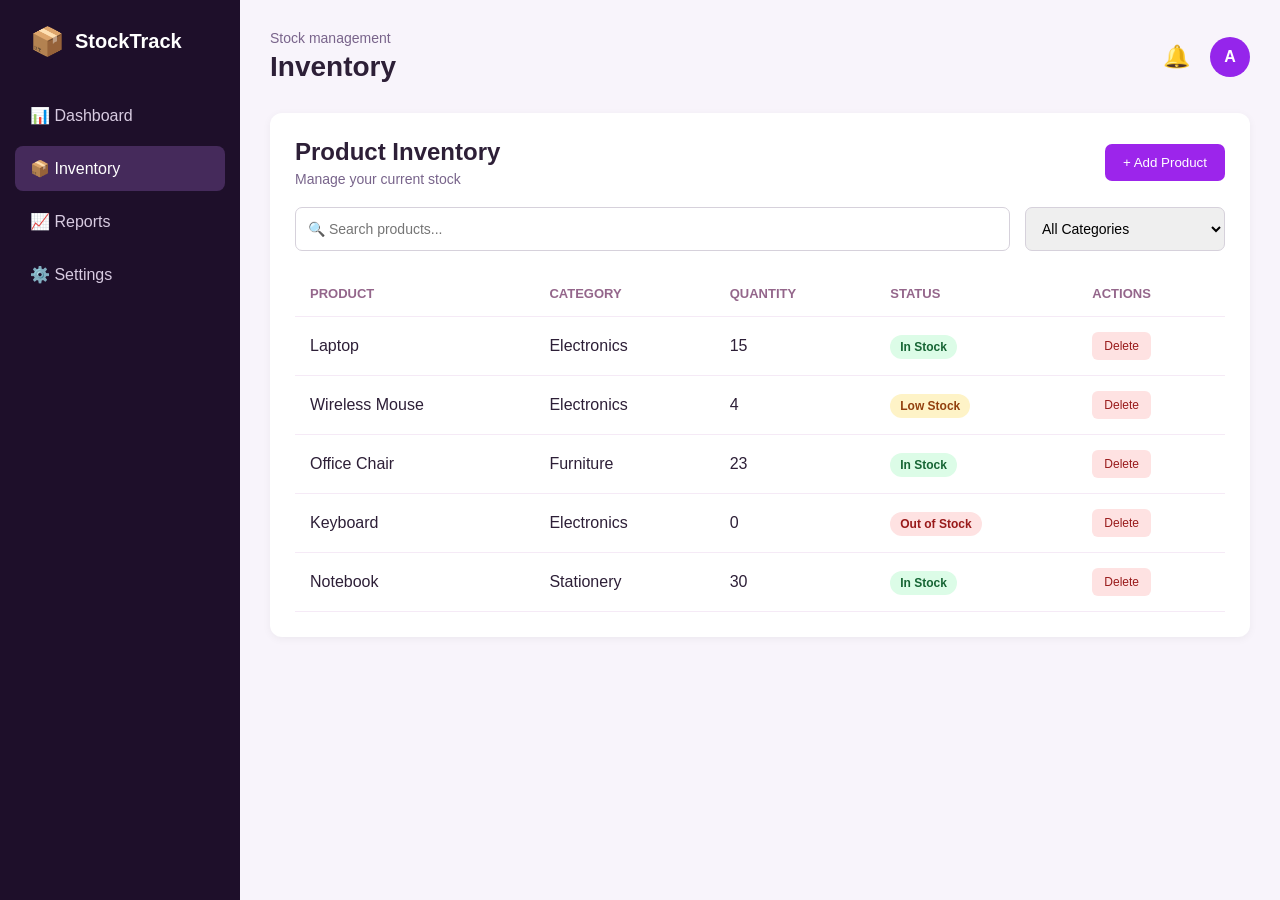
==== inventory.html @ e0930e58 "feat: add inventory management" ====
<!DOCTYPE html>
<html lang="en">

<head>

    <meta charset="UTF-8">

    <meta name="viewport" content="width=device-width, initial-scale=1.0">

    <title>StockTracker | Inventory</title>

    <link rel="stylesheet" href="style.css">

</head>

<body>

<div class="app">

    <!-- Sidebar -->

    <aside class="sidebar">

        <div class="logo">
            <span>📦</span>
            <h2>StockTrack</h2>
        </div>

        <nav>

            <a href="index.html" class="nav-item">
                📊 Dashboard
            </a>

            <a href="inventory.html" class="nav-item active">
                📦 Inventory
            </a>

            <a href="#" class="nav-item">
                📈 Reports
            </a>

            <a href="#" class="nav-item">
                ⚙️ Settings
            </a>

        </nav>

    </aside>


    <!-- Main Content -->

    <main class="main-content">

        <header class="topbar">

            <div>

                <p class="welcome">
                    Stock management
                </p>

                <h1>
                    Inventory
                </h1>

            </div>

            <div class="user">

                <span class="notification">
                    🔔
                </span>

                <div class="avatar">
                    A
                </div>

            </div>

        </header>


        <!-- Inventory Controls -->

        <section class="inventory-section">

            <div class="section-header">

                <div>

                    <h2>
                        Product Inventory
                    </h2>

                    <p>
                        Manage your current stock
                    </p>

                </div>

                <button id="openAddProduct">
                    + Add Product
                </button>

            </div>


            <!-- Search and Filter -->

            <div class="inventory-controls">

                <input
                    type="text"
                    id="searchInput"
                    placeholder="🔍 Search products..."
                >

                <select id="categoryFilter">

                    <option value="all">
                        All Categories
                    </option>

                    <option value="Electronics">
                        Electronics
                    </option>

                    <option value="Furniture">
                        Furniture
                    </option>

                    <option value="Stationery">
                        Stationery
                    </option>

                </select>

            </div>


            <!-- Inventory Table -->

            <div class="table-container">

                <table>

                    <thead>

                        <tr>

                            <th>
                                Product
                            </th>

                            <th>
                                Category
                            </th>

                            <th>
                                Quantity
                            </th>

                            <th>
                                Status
                            </th>

                            <th>
                                Actions
                            </th>

                        </tr>

                    </thead>

                    <tbody id="inventoryTable">

                        <!-- JavaScript inserts products here -->

                    </tbody>

                </table>

            </div>

        </section>

    </main>

</div>


<!-- Add Product Modal -->

<div id="productModal" class="modal">

    <div class="modal-content">

        <div class="modal-header">

            <h2>
                Add Product
            </h2>

            <button id="closeModal" class="close-button">
                ×
            </button>

        </div>


        <form id="productForm">

            <label>
                Product Name
            </label>

            <input
                type="text"
                id="productName"
                placeholder="Enter product name"
                required
            >


            <label>
                Category
            </label>

            <select id="productCategory" required>

                <option value="">
                    Select category
                </option>

                <option value="Electronics">
                    Electronics
                </option>

                <option value="Furniture">
                    Furniture
                </option>

                <option value="Stationery">
                    Stationery
                </option>

            </select>


            <label>
                Quantity
            </label>

            <input
                type="number"
                id="productQuantity"
                min="0"
                placeholder="Enter quantity"
                required
            >


            <button type="submit">
                Add Product
            </button>

        </form>

    </div>

</div>


<script src="script.js"></script>

</body>

</html>
---- style.css ----
* {
    box-sizing: border-box;
    margin: 0;
    padding: 0;
}

body {
    font-family: Arial, sans-serif;
    background: #f8f4fb;
    color: #2d1f37;
}

.app {
    display: flex;
    min-height: 100vh;
}


/* Sidebar */

.sidebar {
    width: 240px;
    background: #1e0f2a;
    color: white;
    padding: 25px 15px;
}

.logo {
    display: flex;
    align-items: center;
    gap: 10px;
    padding: 0 15px 35px;
}

.logo span {
    font-size: 28px;
}

.logo h2 {
    font-size: 20px;
}

nav {
    display: flex;
    flex-direction: column;
    gap: 8px;
}

.nav-item {
    text-decoration: none;
    color: #d8cbe1;
    padding: 13px 15px;
    border-radius: 8px;
    transition: 0.2s;
}

.nav-item:hover,
.nav-item.active {
    background: #452a5b;
    color: white;
}


/* Main */

.main-content {
    flex: 1;
    padding: 30px;
}


/* Header */

.topbar {
    display: flex;
    justify-content: space-between;
    align-items: center;
    margin-bottom: 30px;
}

.welcome {
    color: #79648b;
    font-size: 14px;
    margin-bottom: 5px;
}

.topbar h1 {
    font-size: 28px;
}

.user {
    display: flex;
    align-items: center;
    gap: 20px;
}

.notification {
    font-size: 22px;
}

.avatar {
    width: 40px;
    height: 40px;
    background: #9525eb;
    color: white;
    border-radius: 50%;
    display: flex;
    justify-content: center;
    align-items: center;
    font-weight: bold;
}


/* Statistics */

.stats {
    display: grid;
    grid-template-columns: repeat(4, 1fr);
    gap: 20px;
    margin-bottom: 30px;
}

.stat-card {
    background: white;
    border-radius: 12px;
    padding: 22px;
    display: flex;
    align-items: center;
    gap: 15px;
    box-shadow: 0 2px 8px rgba(0, 0, 0, 0.05);
}

.stat-icon {
    font-size: 28px;
}

.stat-card p {
    color: #76648b;
    font-size: 14px;
    margin-bottom: 5px;
}

.stat-card h2 {
    font-size: 25px;
}


/* Inventory */

.inventory-section {
    background: white;
    padding: 25px;
    border-radius: 12px;
    box-shadow: 0 2px 8px rgba(0, 0, 0, 0.05);
}

.section-header {
    display: flex;
    justify-content: space-between;
    align-items: center;
    margin-bottom: 20px;
}

.section-header h2 {
    margin-bottom: 5px;
}

.section-header p {
    color: #78648b;
    font-size: 14px;
}

button {
    border: none;
    background: #9c25eb;
    color: white;
    padding: 11px 18px;
    border-radius: 7px;
    cursor: pointer;
}

button:hover {
    background: #ac1dd8;
}


/* Table */

.table-container {
    overflow-x: auto;
}

table {
    width: 100%;
    border-collapse: collapse;
}

th,
td {
    padding: 15px;
    text-align: left;
    border-bottom: 1px solid #f5eaf6;
}

th {
    color: #94668b;
    font-size: 13px;
    text-transform: uppercase;
}

.status {
    padding: 5px 10px;
    border-radius: 20px;
    font-size: 12px;
    font-weight: bold;
}

.status.good {
    background: #dcfce7;
    color: #166534;
}

.status.low {
    background: #fef3c7;
    color: #92400e;
}

.status.out {
    background: #fee2e2;
    color: #991b1b;
}


/* Responsive */

@media (max-width: 900px) {

    .stats {
        grid-template-columns: repeat(2, 1fr);
    }

    .sidebar {
        width: 190px;
    }
}


@media (max-width: 600px) {

    .app {
        flex-direction: column;
    }

    .sidebar {
        width: 100%;
    }

    .stats {
        grid-template-columns: 1fr;
    }

    .main-content {
        padding: 20px;
    }

    .section-header {
        flex-direction: column;
        align-items: flex-start;
        gap: 15px;
    }
}
/* Inventory Controls */

.inventory-controls {
    display: flex;
    gap: 15px;
    margin-bottom: 20px;
}

.inventory-controls input,
.inventory-controls select {
    padding: 12px;
    border: 1px solid #d6d1db;
    border-radius: 7px;
    font-size: 14px;
}

.inventory-controls input {
    flex: 1;
}

.inventory-controls select {
    width: 200px;
}


/* Action Buttons */

.action-button {
    border: none;
    padding: 7px 12px;
    border-radius: 6px;
    cursor: pointer;
    font-size: 12px;
}

.delete-button {
    background: #fee2e2;
    color: #991b1b;
}


/* Modal */

.modal {
    display: none;
    position: fixed;
    inset: 0;

    background: rgba(0, 0, 0, 0.5);

    justify-content: center;
    align-items: center;

    z-index: 1000;
}

.modal.show {
    display: flex;
}

.modal-content {
    background: white;

    width: 90%;
    max-width: 450px;

    padding: 25px;

    border-radius: 12px;
}

.modal-header {
    display: flex;
    justify-content: space-between;
    align-items: center;

    margin-bottom: 20px;
}

.close-button {
    background: transparent;
    color: #473751;

    font-size: 25px;

    padding: 0;
}

#productForm {
    display: flex;
    flex-direction: column;
    gap: 10px;
}

#productForm input,
#productForm select {
    padding: 11px;

    border: 1px solid #d6d1db;

    border-radius: 6px;

    margin-bottom: 10px;
}

#productForm button {
    margin-top: 10px;
}
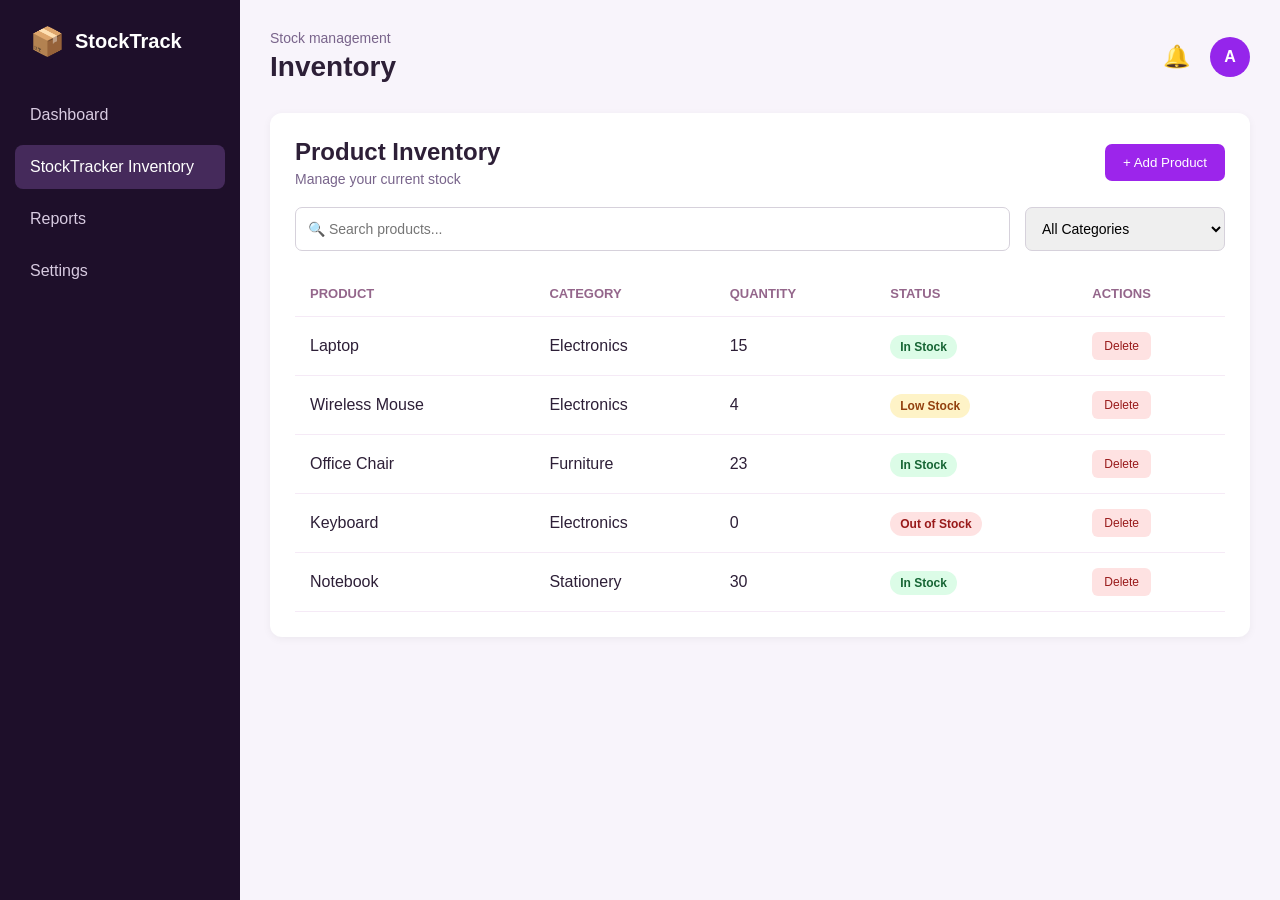
==== commit c02e5647: "style: update inventory heading" ====
--- a/inventory.html
+++ b/inventory.html
@@ -29,19 +29,19 @@
         <nav>
 
             <a href="index.html" class="nav-item">
-                📊 Dashboard
+                 Dashboard
             </a>
 
             <a href="inventory.html" class="nav-item active">
-                📦 Inventory
+                 StockTracker Inventory
             </a>
 
             <a href="#" class="nav-item">
-                📈 Reports
+                 Reports
             </a>
 
             <a href="#" class="nav-item">
-                ⚙️ Settings
+                 Settings
             </a>
 
         </nav>
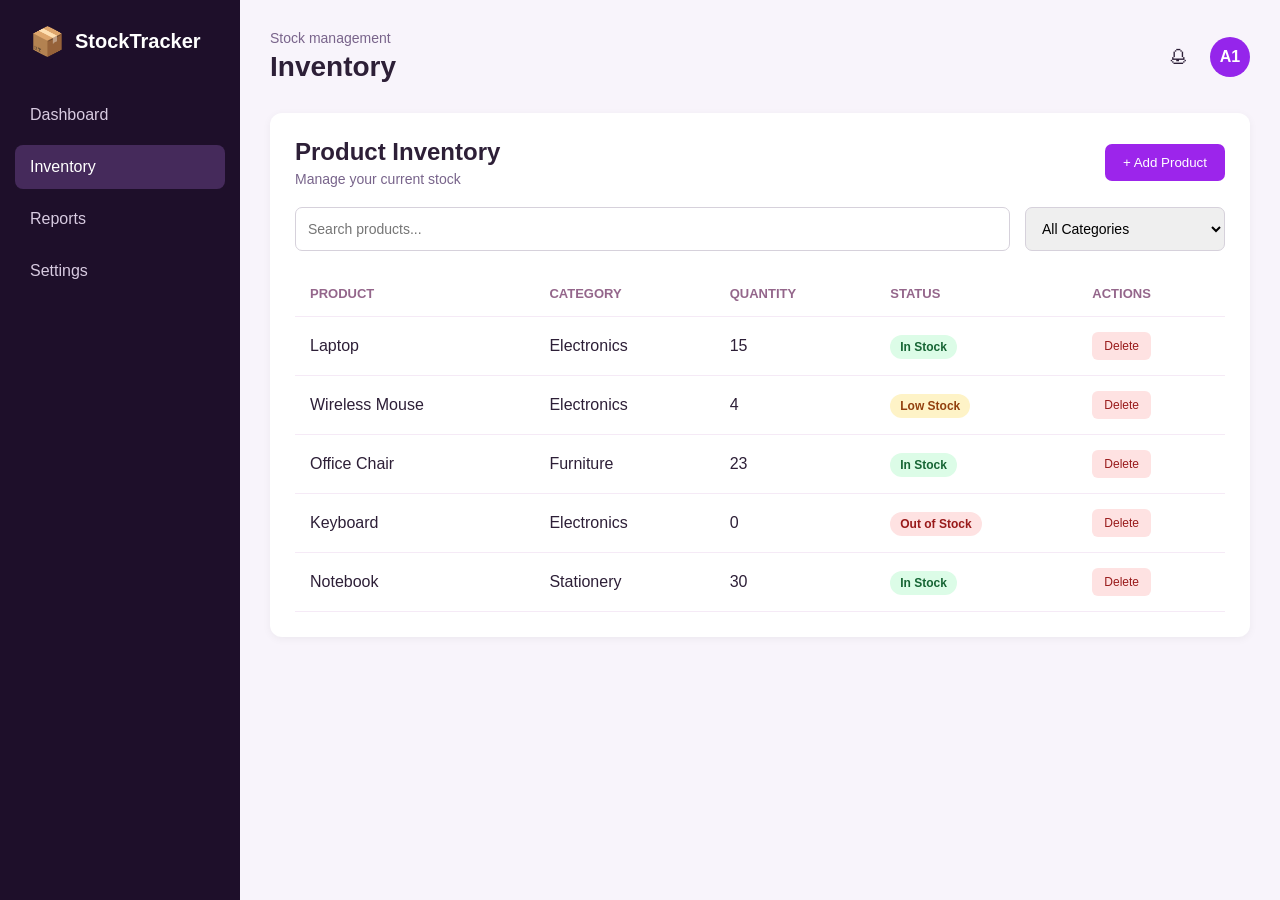
==== commit 80ecd3b0: "style: rename inventory heading" ====
--- a/inventory.html
+++ b/inventory.html
@@ -23,25 +23,25 @@
 
         <div class="logo">
             <span>📦</span>
-            <h2>StockTrack</h2>
+            <h2>StockTracker</h2>
         </div>
 
         <nav>
 
             <a href="index.html" class="nav-item">
-                 Dashboard
+                Dashboard
             </a>
 
             <a href="inventory.html" class="nav-item active">
-                 StockTracker Inventory
+                Inventory
             </a>
 
             <a href="#" class="nav-item">
-                 Reports
+                Reports
             </a>
 
             <a href="#" class="nav-item">
-                 Settings
+                Settings
             </a>
 
         </nav>
@@ -70,11 +70,11 @@
             <div class="user">
 
                 <span class="notification">
-                    🔔
+                    🕭
                 </span>
 
                 <div class="avatar">
-                    A
+                    A1
                 </div>
 
             </div>
@@ -114,7 +114,7 @@
                 <input
                     type="text"
                     id="searchInput"
-                    placeholder="🔍 Search products..."
+                    placeholder="Search products..."
                 >
 
                 <select id="categoryFilter">
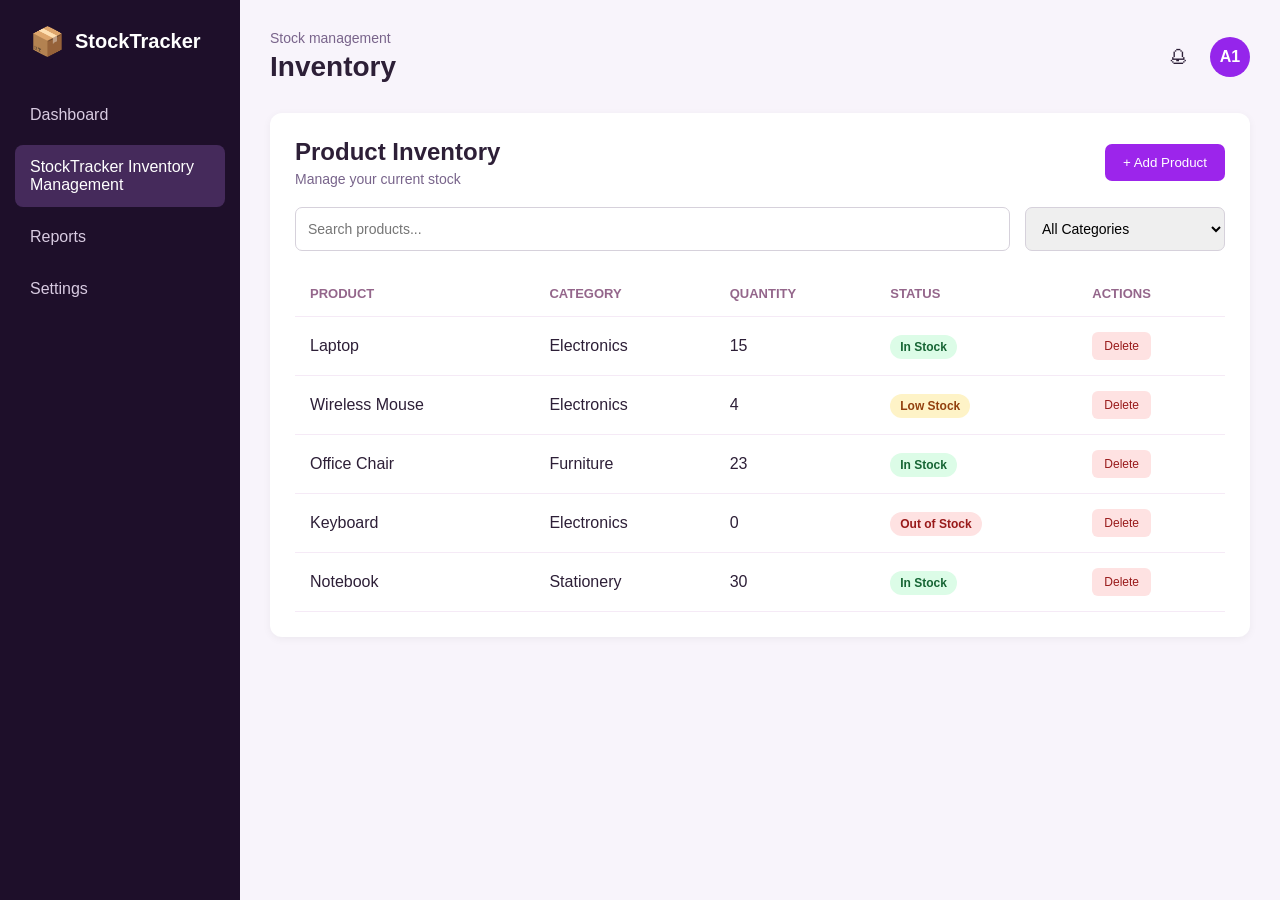
==== commit 4d8f5631: "fix: resolve inventory heading conflict" ====
--- a/inventory.html
+++ b/inventory.html
@@ -33,11 +33,11 @@
             </a>
 
             <a href="inventory.html" class="nav-item active">
-                Inventory
+                 StockTracker Inventory Management
             </a>
 
             <a href="#" class="nav-item">
-                Reports
+                 Reports
             </a>
 
             <a href="#" class="nav-item">
